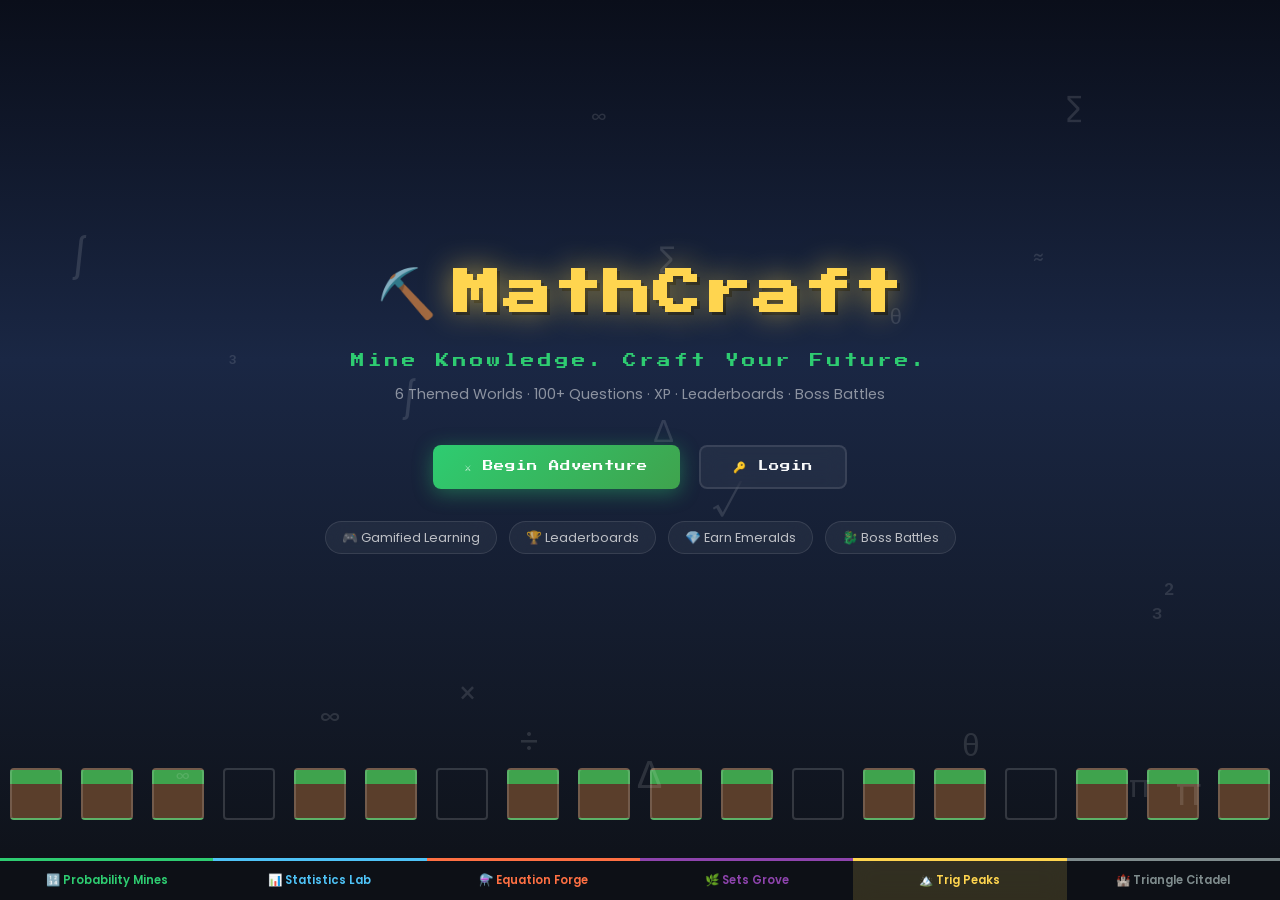
==== index.html @ 4c5b39cc "ui-minecraft" ====
﻿<!DOCTYPE html>
<html lang="en">
<head>
  <meta charset="UTF-8" />
  <meta name="viewport" content="width=device-width, initial-scale=1.0" />
  <title>MathCraft — Mine Knowledge. Craft Your Future.</title>
  <meta name="description" content="MathCraft is a gamified math learning platform. Explore themed worlds, solve quests, earn XP and become a Master Crafter of Mathematics." />
  <link rel="preconnect" href="https://fonts.googleapis.com" />
  <link href="https://fonts.googleapis.com/css2?family=Press+Start+2P&family=Poppins:wght@400;600;700&display=swap" rel="stylesheet" />
  <link rel="stylesheet" href="css/style.css" />
</head>
<body class="landing-page">
  <div class="bg-scene">
    <div class="sky"></div>
    <div class="clouds">
      <div class="cloud c1"></div>
      <div class="cloud c2"></div>
      <div class="cloud c3"></div>
    </div>
    <div class="particles" id="particles"></div>
    <div class="ground-row" id="groundRow"></div>
    <div class="math-symbols" id="mathSymbols"></div>
  </div>
  <main class="hero-content">
    <div class="logo-block animate-logo">
      <span class="logo-icon">⛏️</span>
      <h1 class="logo-text">MathCraft</h1>
    </div>
    <p class="tagline">Mine Knowledge. Craft Your Future.</p>
    <p class="hero-sub">6 Themed Worlds · 100+ Questions · XP · Leaderboards · Boss Battles</p>
    <div class="hero-actions">
      <a href="pages/auth.html" class="btn btn-primary" id="begin-btn">⚔️ Begin Adventure</a>
      <a href="pages/auth.html?mode=login" class="btn btn-secondary" id="login-btn">🔑 Login</a>
    </div>
    <div class="feature-pills">
      <span class="pill">🎮 Gamified Learning</span>
      <span class="pill">🏆 Leaderboards</span>
      <span class="pill">💎 Earn Emeralds</span>
      <span class="pill">🐉 Boss Battles</span>
    </div>
  </main>
  <section class="worlds-preview">
    <div class="world-card-mini" style="--clr:#2ECC71">🔢 Probability Mines</div>
    <div class="world-card-mini" style="--clr:#4FC3F7">📊 Statistics Lab</div>
    <div class="world-card-mini" style="--clr:#FF7043">⚗️ Equation Forge</div>
    <div class="world-card-mini" style="--clr:#8E44AD">🌿 Sets Grove</div>
    <div class="world-card-mini active-world" style="--clr:#FFD54F">🏔️ Trig Peaks</div>
    <div class="world-card-mini" style="--clr:#7F8C8D">🏰 Triangle Citadel</div>
  </section>
  <script src="js/landing.js"></script>
</body>
</html>
---- css/style.css ----
﻿/* ===== MATHCRAFT GLOBAL STYLES ===== */
@import url('https://fonts.googleapis.com/css2?family=Press+Start+2P&family=Poppins:wght@400;500;600;700&display=swap');

:root {
  --bg: #0E1117;
  --emerald: #2ECC71;
  --grass: #3FA34D;
  --stone: #7F8C8D;
  --diamond: #4FC3F7;
  --gold: #FFD54F;
  --lava: #FF7043;
  --purple: #8E44AD;
  --white: #F8F9FA;
  --card-bg: rgba(255,255,255,0.05);
  --border: rgba(255,255,255,0.1);
  --pixel: 'Press Start 2P', monospace;
  --body: 'Poppins', sans-serif;
}

* { margin: 0; padding: 0; box-sizing: border-box; }

html, body {
  background: var(--bg);
  color: var(--white);
  font-family: var(--body);
  overflow-x: hidden;
  min-height: 100vh;
}

/* ===== LANDING PAGE ===== */
.landing-page { overflow: hidden; }

.bg-scene {
  position: fixed; inset: 0; z-index: 0;
  pointer-events: none;
}

.sky {
  position: absolute; inset: 0;
  background: linear-gradient(180deg, #0a0e1a 0%, #1a2744 40%, #0E1117 100%);
}

/* Clouds */
.clouds { position: absolute; top: 10%; width: 100%; }
.cloud {
  position: absolute;
  background: rgba(255,255,255,0.08);
  border-radius: 50px;
  filter: blur(6px);
  animation: cloudFloat linear infinite;
}
.c1 { width:200px; height:40px; top:0; left:-220px; animation-duration:28s; }
.c2 { width:140px; height:28px; top:60px; left:-160px; animation-duration:40s; animation-delay:-12s; }
.c3 { width:260px; height:50px; top:20px; left:-280px; animation-duration:55s; animation-delay:-30s; }

@keyframes cloudFloat {
  to { transform: translateX(120vw); }
}

/* Particles */
.particles { position: absolute; inset: 0; }
.particle {
  position: absolute;
  border-radius: 50%;
  animation: particleFly linear infinite;
  opacity: 0;
}
@keyframes particleFly {
  0%  { transform: translateY(100vh) scale(0); opacity:0; }
  10% { opacity:0.8; }
  90% { opacity:0.4; }
  100%{ transform: translateY(-10vh) scale(1); opacity:0; }
}

/* Ground blocks */
.ground-row {
  position: absolute;
  bottom: 80px; left: 0; right: 0;
  display: flex;
  justify-content: space-around;
}
.block {
  width: 52px; height: 52px;
  border: 2px solid rgba(255,255,255,0.15);
  border-radius: 4px;
  animation: blockBob ease-in-out infinite;
  animation-duration: calc(2s + var(--i, 0) * 0.3s);
}
.block.grass {
  background: linear-gradient(180deg, var(--grass) 30%, #5a3e2b 30%);
}
@keyframes blockBob {
  0%,100% { transform: translateY(0); }
  50%      { transform: translateY(-6px); }
}

/* Math symbols */
.math-symbols { position: absolute; inset: 0; }
.math-sym {
  position: absolute;
  font-size: 1.5rem;
  color: rgba(255,255,255,0.12);
  animation: symFloat ease-in-out infinite;
  user-select: none;
}
@keyframes symFloat {
  0%,100% { transform: translateY(0) rotate(0deg); opacity:0.12; }
  50%      { transform: translateY(-20px) rotate(10deg); opacity:0.25; }
}

/* ===== HERO ===== */
.hero-content {
  position: relative; z-index:10;
  display: flex; flex-direction: column;
  align-items: center; justify-content: center;
  min-height: 100vh;
  padding: 2rem;
  text-align: center;
  padding-bottom: 120px;
}

.logo-block {
  display: flex; align-items: center; gap: 1rem;
  margin-bottom: 1.5rem;
  animation: logoPop 0.8s cubic-bezier(0.34,1.56,0.64,1) both;
}
@keyframes logoPop {
  from { transform: scale(0.3); opacity:0; }
  to   { transform: scale(1); opacity:1; }
}

.logo-icon { font-size: 3rem; animation: iconSpin 3s ease-in-out infinite; }
@keyframes iconSpin {
  0%,100% { transform: rotate(-10deg); }
  50%     { transform: rotate(10deg); }
}

.logo-text {
  font-family: var(--pixel);
  font-size: clamp(1.5rem, 5vw, 3rem);
  color: var(--gold);
  text-shadow: 0 0 30px rgba(255,213,79,0.6), 3px 3px 0 rgba(0,0,0,0.5);
  letter-spacing: 2px;
}

.tagline {
  font-family: var(--pixel);
  font-size: clamp(0.5rem, 2vw, 0.85rem);
  color: var(--emerald);
  letter-spacing: 3px;
  margin-bottom: 1rem;
  animation: fadeUp 0.8s 0.3s ease both;
}

.hero-sub {
  color: rgba(255,255,255,0.5);
  font-size: 0.9rem;
  margin-bottom: 2.5rem;
  animation: fadeUp 0.8s 0.5s ease both;
}

@keyframes fadeUp {
  from { transform: translateY(20px); opacity:0; }
  to   { transform: translateY(0); opacity:1; }
}

/* Buttons */
.hero-actions {
  display: flex; gap: 1.2rem; flex-wrap: wrap;
  justify-content: center;
  margin-bottom: 2rem;
  animation: fadeUp 0.8s 0.7s ease both;
}

.btn {
  display: inline-flex; align-items: center; gap: 0.5rem;
  padding: 0.85rem 2rem;
  border-radius: 8px;
  font-family: var(--pixel);
  font-size: 0.65rem;
  text-decoration: none;
  cursor: pointer;
  border: none;
  transition: transform 0.15s, box-shadow 0.15s;
  letter-spacing: 1px;
}
.btn:hover { transform: translateY(-3px) scale(1.04); }
.btn:active { transform: translateY(0) scale(0.97); }

.btn-primary {
  background: linear-gradient(135deg, var(--emerald), var(--grass));
  color: #fff;
  box-shadow: 0 4px 20px rgba(46,204,113,0.4);
}
.btn-primary:hover { box-shadow: 0 8px 30px rgba(46,204,113,0.6); }

.btn-secondary {
  background: var(--card-bg);
  color: var(--white);
  border: 2px solid var(--border);
  backdrop-filter: blur(10px);
}
.btn-secondary:hover { border-color: var(--diamond); box-shadow: 0 4px 20px rgba(79,195,247,0.3); }

.btn-gold {
  background: linear-gradient(135deg, var(--gold), #e6a817);
  color: #0E1117;
  box-shadow: 0 4px 20px rgba(255,213,79,0.4);
}
.btn-gold:hover { box-shadow: 0 8px 30px rgba(255,213,79,0.6); }

.btn-lava {
  background: linear-gradient(135deg, var(--lava), #c0392b);
  color: #fff;
  box-shadow: 0 4px 20px rgba(255,112,67,0.4);
}

.btn-outline {
  background: transparent;
  border: 2px solid var(--border);
  color: var(--white);
}
.btn-outline:hover { border-color: var(--emerald); }

/* Feature pills */
.feature-pills {
  display: flex; flex-wrap: wrap; gap: 0.75rem;
  justify-content: center;
  animation: fadeUp 0.8s 0.9s ease both;
}
.pill {
  background: var(--card-bg);
  border: 1px solid var(--border);
  padding: 0.4rem 1rem;
  border-radius: 999px;
  font-size: 0.8rem;
  backdrop-filter: blur(10px);
  color: rgba(255,255,255,0.7);
}

/* Worlds Preview Strip */
.worlds-preview {
  position: fixed; bottom: 0; left: 0; right: 0;
  z-index: 10;
  display: flex;
  overflow-x: auto;
  gap: 0;
  scrollbar-width: none;
}
.worlds-preview::-webkit-scrollbar { display:none; }

.world-card-mini {
  flex: 1; min-width: 120px;
  padding: 0.7rem 0.5rem;
  text-align: center;
  font-size: 0.72rem;
  font-family: var(--body);
  font-weight: 600;
  border-top: 3px solid var(--clr);
  background: rgba(14,17,23,0.9);
  color: var(--clr);
  cursor: pointer;
  transition: background 0.2s;
  backdrop-filter: blur(10px);
}
.world-card-mini:hover { background: rgba(255,255,255,0.08); }
.world-card-mini.active-world {
  background: rgba(255,213,79,0.15);
}

/* ===== SHARED LAYOUT ===== */
.page-wrap {
  min-height: 100vh;
  background: var(--bg);
  padding: 1.5rem;
  max-width: 1200px;
  margin: 0 auto;
}

/* Card */
.card {
  background: var(--card-bg);
  border: 1px solid var(--border);
  border-radius: 12px;
  padding: 1.5rem;
  backdrop-filter: blur(10px);
  transition: transform 0.2s, border-color 0.2s;
}
.card:hover { border-color: rgba(255,255,255,0.2); }

/* Navbar */
.navbar {
  display: flex; align-items: center; justify-content: space-between;
  padding: 1rem 1.5rem;
  background: rgba(14,17,23,0.95);
  border-bottom: 1px solid var(--border);
  position: sticky; top: 0; z-index: 100;
  backdrop-filter: blur(12px);
}
.nav-brand {
  font-family: var(--pixel);
  font-size: 0.9rem;
  color: var(--gold);
  text-decoration: none;
}
.nav-stats {
  display: flex; align-items: center; gap: 1.2rem;
  font-size: 0.85rem;
}
.stat-chip {
  display: flex; align-items: center; gap: 0.4rem;
  background: var(--card-bg);
  border: 1px solid var(--border);
  border-radius: 999px;
  padding: 0.35rem 0.8rem;
  font-weight: 600;
  color: var(--white);
}
.stat-chip .icon { font-size: 1rem; }
.stat-chip.xp   { color: var(--diamond); }
.stat-chip.em   { color: var(--emerald); }
.stat-chip.hp   { color: var(--lava); }

/* ===== AUTH PAGE ===== */
.auth-page {
  min-height: 100vh;
  display: flex; align-items: center; justify-content: center;
  background: var(--bg);
  padding: 2rem;
  position: relative;
  overflow: hidden;
}
.auth-page::before {
  content: '';
  position: absolute; inset: 0;
  background: radial-gradient(ellipse at 50% 50%, rgba(46,204,113,0.08) 0%, transparent 70%);
}

.auth-card {
  position: relative; z-index:1;
  background: rgba(255,255,255,0.05);
  border: 1px solid var(--border);
  border-radius: 16px;
  padding: 2.5rem;
  width: 100%; max-width: 440px;
  backdrop-filter: blur(20px);
  box-shadow: 0 25px 60px rgba(0,0,0,0.5);
  animation: fadeUp 0.5s ease both;
}

.auth-logo { text-align:center; margin-bottom:2rem; }
.auth-logo h1 { font-family:var(--pixel); font-size:1.4rem; color:var(--gold); margin-top:0.5rem; }
.auth-logo p  { color:var(--emerald); font-size:0.75rem; margin-top:0.3rem; }

.tab-switcher {
  display: flex; border-radius: 8px; overflow:hidden;
  border: 1px solid var(--border); margin-bottom:1.8rem;
}
.tab-btn {
  flex:1; padding:0.65rem;
  background: transparent; border:none;
  color: rgba(255,255,255,0.5); cursor:pointer;
  font-family:var(--body); font-size:0.9rem; font-weight:600;
  transition: all 0.2s;
}
.tab-btn.active {
  background: var(--emerald); color:#fff;
}

.form-group { margin-bottom:1.2rem; }
.form-label {
  display:block; font-size:0.8rem; font-weight:600;
  color:rgba(255,255,255,0.7); margin-bottom:0.4rem;
}
.form-input {
  width:100%; padding:0.75rem 1rem;
  background: rgba(255,255,255,0.07);
  border: 1px solid var(--border);
  border-radius: 8px; color:var(--white);
  font-family:var(--body); font-size:0.9rem;
  transition: border-color 0.2s, box-shadow 0.2s;
  outline:none;
}
.form-input:focus {
  border-color: var(--emerald);
  box-shadow: 0 0 0 3px rgba(46,204,113,0.15);
}
.form-input::placeholder { color:rgba(255,255,255,0.3); }

.auth-submit {
  width:100%; padding:0.85rem;
  border:none; border-radius:8px; cursor:pointer;
  font-family:var(--pixel); font-size:0.65rem;
  letter-spacing:1px;
  background: linear-gradient(135deg, var(--emerald), var(--grass));
  color:#fff;
  box-shadow: 0 4px 20px rgba(46,204,113,0.3);
  transition: transform 0.15s, box-shadow 0.15s;
  margin-top:0.5rem;
}
.auth-submit:hover { transform: translateY(-2px); box-shadow: 0 8px 30px rgba(46,204,113,0.5); }

.divider { text-align:center; color:rgba(255,255,255,0.3); font-size:0.8rem; margin:1.2rem 0; }

.google-btn {
  width:100%; padding:0.75rem;
  background:rgba(255,255,255,0.07);
  border: 1px solid var(--border);
  border-radius:8px; cursor:pointer;
  color:var(--white); font-family:var(--body); font-size:0.9rem; font-weight:600;
  display:flex; align-items:center; justify-content:center; gap:0.5rem;
  transition: background 0.2s, border-color 0.2s;
}
.google-btn:hover { background:rgba(255,255,255,0.12); border-color:var(--diamond); }

.auth-error {
  background: rgba(255,112,67,0.15); border: 1px solid var(--lava);
  border-radius:8px; padding:0.6rem 0.8rem;
  color:var(--lava); font-size:0.82rem;
  margin-top:0.8rem; display:none;
}

/* ===== DASHBOARD ===== */
.dashboard-grid {
  display: grid;
  grid-template-columns: 280px 1fr;
  gap: 1.5rem;
  margin-top: 1.5rem;
}
@media(max-width:768px) { .dashboard-grid { grid-template-columns:1fr; } }

.profile-sidebar {}
.avatar-wrap {
  display:flex; flex-direction:column; align-items:center;
  padding: 1.5rem;
  background: var(--card-bg); border:1px solid var(--border);
  border-radius:12px; margin-bottom:1rem;
}
.avatar-circle {
  width:80px; height:80px; border-radius:50%;
  background: linear-gradient(135deg, var(--emerald), var(--diamond));
  display:flex; align-items:center; justify-content:center;
  font-size:2.5rem; margin-bottom:1rem;
  border:3px solid var(--gold);
  box-shadow: 0 0 20px rgba(255,213,79,0.3);
}
.player-name { font-family:var(--pixel); font-size:0.7rem; color:var(--gold); margin-bottom:0.3rem; }
.player-level { color:var(--emerald); font-size:0.82rem; font-weight:600; margin-bottom:1rem; }

.xp-bar-wrap { width:100%; margin-top:0.5rem; }
.xp-bar-label { display:flex; justify-content:space-between; font-size:0.75rem; color:rgba(255,255,255,0.5); margin-bottom:4px; }
.xp-bar-bg { background:rgba(255,255,255,0.1); border-radius:999px; height:8px; overflow:hidden; }
.xp-bar-fill {
  height:100%; border-radius:999px;
  background: linear-gradient(90deg, var(--diamond), var(--emerald));
  transition: width 0.8s ease;
  box-shadow: 0 0 8px rgba(79,195,247,0.5);
}

.stats-row { display:grid; grid-template-columns:1fr 1fr; gap:0.75rem; margin-bottom:1rem; }
.mini-stat {
  background:var(--card-bg); border:1px solid var(--border);
  border-radius:10px; padding:0.8rem;
  text-align:center;
}
.mini-stat .val { font-family:var(--pixel); font-size:0.9rem; color:var(--gold); }
.mini-stat .lbl { font-size:0.7rem; color:rgba(255,255,255,0.5); margin-top:4px; }

.streak-card {
  background: linear-gradient(135deg, rgba(255,112,67,0.2), rgba(255,112,67,0.05));
  border: 1px solid rgba(255,112,67,0.3);
  border-radius:10px; padding:1rem;
  display:flex; align-items:center; gap:0.75rem;
}
.streak-num { font-family:var(--pixel); font-size:1.5rem; color:var(--lava); }
.streak-info .lbl { font-size:0.7rem; color:rgba(255,255,255,0.5); }
.streak-info .val { font-weight:700; color:var(--lava); }

/* Worlds grid */
.worlds-grid {
  display: grid;
  grid-template-columns: repeat(auto-fill, minmax(200px, 1fr));
  gap: 1rem;
}
.world-card {
  background: var(--card-bg);
  border: 1px solid var(--border);
  border-radius:12px; padding:1.5rem;
  cursor:pointer; text-align:center;
  transition: transform 0.2s, border-color 0.2s, box-shadow 0.2s;
  position:relative; overflow:hidden;
}
.world-card::before {
  content:'';
  position:absolute; top:0; left:0; right:0; height:3px;
  background: var(--wclr, var(--emerald));
}
.world-card:hover {
  transform: translateY(-4px);
  border-color: var(--wclr, var(--emerald));
  box-shadow: 0 8px 30px rgba(0,0,0,0.3);
}
.world-card.locked { opacity:0.45; cursor:not-allowed; }
.world-card.locked:hover { transform:none; border-color:var(--border); box-shadow:none; }
.world-icon { font-size:2.5rem; margin-bottom:0.75rem; display:block; }
.world-name { font-family:var(--pixel); font-size:0.55rem; color:var(--white); margin-bottom:0.4rem; line-height:1.6; }
.world-tag  { font-size:0.72rem; color:rgba(255,255,255,0.5); margin-bottom:0.8rem; }
.world-progress { background:rgba(255,255,255,0.1); border-radius:999px; height:5px; overflow:hidden; }
.world-progress-fill { height:100%; border-radius:999px; background: var(--wclr, var(--emerald)); transition: width 1s; }
.lock-badge { position:absolute; top:10px; right:10px; font-size:0.9rem; }

/* Leaderboard preview */
.lb-row {
  display:flex; align-items:center; gap:0.75rem;
  padding:0.6rem 0; border-bottom:1px solid var(--border);
}
.lb-row:last-child { border-bottom:none; }
.lb-rank { font-family:var(--pixel); font-size:0.65rem; width:28px; color:rgba(255,255,255,0.4); }
.lb-rank.top1 { color:var(--gold); }
.lb-rank.top2 { color:var(--stone); }
.lb-rank.top3 { color:var(--lava); }
.lb-avatar { width:32px; height:32px; border-radius:50%; background:linear-gradient(135deg,var(--emerald),var(--diamond)); display:flex;align-items:center;justify-content:center; font-size:1.1rem; }
.lb-name { flex:1; font-weight:600; font-size:0.85rem; }
.lb-xp   { font-family:var(--pixel); font-size:0.6rem; color:var(--diamond); }

/* Daily Mission */
.mission-card {
  background: linear-gradient(135deg,rgba(46,204,113,0.15),rgba(79,195,247,0.05));
  border:1px solid rgba(46,204,113,0.3);
  border-radius:10px; padding:1rem;
  margin-bottom:0.75rem;
}
.mission-title { font-weight:700; font-size:0.9rem; margin-bottom:0.3rem; }
.mission-prog  { font-size:0.78rem; color:rgba(255,255,255,0.5); }

/* ===== QUIZ PAGE ===== */
.quiz-wrap {
  max-width: 720px; margin: 2rem auto; padding: 1rem;
}

.quiz-header {
  display:flex; align-items:center; justify-content:space-between;
  margin-bottom:1.5rem;
}
.quiz-topic { font-family:var(--pixel); font-size:0.6rem; color:var(--gold); }

.quiz-progress-bar {
  background:rgba(255,255,255,0.1); border-radius:999px; height:6px;
  overflow:hidden; flex:1; margin:0 1rem;
}
.quiz-progress-fill {
  height:100%; border-radius:999px;
  background:linear-gradient(90deg,var(--emerald),var(--diamond));
  transition: width 0.4s ease;
}

.hearts { display:flex; gap:4px; }
.heart { font-size:1.2rem; transition:transform 0.2s; }
.heart.lost { opacity:0.2; transform:scale(0.8); }

.timer-ring {
  width:56px; height:56px; border-radius:50%;
  border:3px solid rgba(255,255,255,0.1);
  display:flex; align-items:center; justify-content:center;
  font-family:var(--pixel); font-size:0.75rem;
  position:relative; flex-shrink:0;
}
.timer-ring.danger { border-color:var(--lava); color:var(--lava); animation:timerPulse 0.5s infinite; }
@keyframes timerPulse { 0%,100%{transform:scale(1)} 50%{transform:scale(1.05)} }

.question-card {
  background:var(--card-bg); border:1px solid var(--border);
  border-radius:16px; padding:2rem; margin-bottom:1.5rem;
}
.q-meta { display:flex; gap:0.5rem; margin-bottom:1rem; }
.q-badge {
  padding:0.25rem 0.7rem; border-radius:999px; font-size:0.7rem; font-weight:600;
}
.q-badge.easy   { background:rgba(46,204,113,0.2); color:var(--emerald); }
.q-badge.medium { background:rgba(255,213,79,0.2); color:var(--gold); }
.q-badge.hard   { background:rgba(255,112,67,0.2); color:var(--lava); }
.q-badge.xp     { background:rgba(79,195,247,0.2); color:var(--diamond); }

.question-text {
  font-size:1.05rem; font-weight:600; line-height:1.6; color:var(--white);
}

.options-grid { display:grid; gap:0.8rem; }

.option-btn {
  width:100%; padding:1rem 1.2rem;
  background:rgba(255,255,255,0.05);
  border: 2px solid var(--border);
  border-radius:10px; cursor:pointer;
  color:var(--white); font-family:var(--body); font-size:0.92rem; font-weight:500;
  text-align:left; display:flex; align-items:center; gap:0.75rem;
  transition: all 0.15s;
}
.option-btn:hover:not(:disabled) {
  background:rgba(255,255,255,0.1);
  border-color:var(--diamond);
  transform: translateX(4px);
}
.option-btn.correct { background:rgba(46,204,113,0.2); border-color:var(--emerald); color:var(--emerald); }
.option-btn.wrong   { background:rgba(255,112,67,0.2);  border-color:var(--lava);    color:var(--lava); }
.option-btn:disabled { cursor:not-allowed; }

.option-letter {
  width:28px; height:28px; border-radius:6px; flex-shrink:0;
  background:rgba(255,255,255,0.1);
  display:flex; align-items:center; justify-content:center;
  font-weight:700; font-size:0.8rem;
}

/* Explanation panel */
.explanation-panel {
  background: rgba(46,204,113,0.08);
  border:1px solid rgba(46,204,113,0.3);
  border-radius:12px; padding:1.2rem;
  margin-top:1rem; display:none;
  animation: fadeUp 0.3s ease both;
}
.explanation-panel.wrong-panel {
  background:rgba(255,112,67,0.08);
  border-color:rgba(255,112,67,0.3);
}
.exp-title { font-weight:700; margin-bottom:0.5rem; color:var(--emerald); }
.wrong-panel .exp-title { color:var(--lava); }
.exp-text  { font-size:0.87rem; color:rgba(255,255,255,0.8); line-height:1.6; }
.exp-tip   { margin-top:0.6rem; font-size:0.82rem; color:var(--diamond); }

.quiz-actions { display:flex; justify-content:space-between; align-items:center; margin-top:1.5rem; }
.hint-btn { background:none; border:none; color:var(--gold); cursor:pointer; font-size:0.82rem; text-decoration:underline; }

/* XP Popup */
.xp-popup {
  position:fixed; top:50%; left:50%; transform:translate(-50%,-50%) scale(0);
  background: linear-gradient(135deg, var(--diamond), var(--emerald));
  border-radius:16px; padding:1.5rem 2.5rem; text-align:center;
  z-index:999; pointer-events:none;
  box-shadow: 0 20px 60px rgba(0,0,0,0.5);
  animation-fill-mode:forwards;
}
.xp-popup.show { animation: xpPop 1.2s ease forwards; }
@keyframes xpPop {
  0%  { transform:translate(-50%,-50%) scale(0); opacity:0; }
  20% { transform:translate(-50%,-60%) scale(1.1); opacity:1; }
  80% { transform:translate(-50%,-60%) scale(1); opacity:1; }
  100%{ transform:translate(-50%,-80%) scale(0.8); opacity:0; }
}
.xp-popup-val { font-family:var(--pixel); font-size:2rem; color:#fff; }
.xp-popup-lbl { font-size:0.9rem; color:rgba(255,255,255,0.8); }

/* Results screen */
.results-card {
  text-align:center; padding:3rem 2rem;
  background:var(--card-bg); border:1px solid var(--border);
  border-radius:16px; max-width:600px; margin:2rem auto;
}
.result-icon { font-size:4rem; margin-bottom:1rem; }
.result-title { font-family:var(--pixel); font-size:1.2rem; color:var(--gold); margin-bottom:0.5rem; }
.result-sub   { color:rgba(255,255,255,0.6); margin-bottom:2rem; }
.result-stats { display:flex; justify-content:center; gap:2rem; margin-bottom:2rem; }
.result-stat  .val { font-family:var(--pixel); font-size:1.5rem; }
.result-stat  .lbl { font-size:0.75rem; color:rgba(255,255,255,0.5); }

/* Boss Battle */
.boss-area {
  max-width: 720px; margin:2rem auto; padding:1rem;
}
.boss-header { text-align:center; margin-bottom:2rem; }
.boss-name { font-family:var(--pixel); font-size:1rem; color:var(--lava); text-shadow:0 0 20px rgba(255,112,67,0.5); }
.boss-sprite { font-size:6rem; animation:bossFloat 2s ease-in-out infinite; display:block; margin:1rem 0; }
@keyframes bossFloat { 0%,100%{transform:translateY(0)} 50%{transform:translateY(-12px)} }

.hp-bar-wrap { margin-bottom:0.5rem; }
.hp-label { display:flex; justify-content:space-between; font-size:0.78rem; color:rgba(255,255,255,0.5); margin-bottom:4px; }
.hp-bar-bg { background:rgba(255,255,255,0.1); border-radius:999px; height:16px; overflow:hidden; }
.hp-bar-fill {
  height:100%; border-radius:999px;
  background:linear-gradient(90deg,var(--lava),#ff4500);
  transition:width 0.6s ease;
  box-shadow:0 0 10px rgba(255,112,67,0.5);
}

/* Leaderboard Page */
.lb-table {
  background:var(--card-bg); border:1px solid var(--border);
  border-radius:12px; overflow:hidden;
}
.lb-table-row {
  display:grid; grid-template-columns:50px 50px 1fr 100px 100px 80px;
  align-items:center; padding:0.85rem 1.2rem;
  border-bottom:1px solid var(--border);
  transition: background 0.15s;
}
.lb-table-row:hover { background:rgba(255,255,255,0.04); }
.lb-table-row.header {
  font-size:0.72rem; font-weight:700;
  color:rgba(255,255,255,0.4); text-transform:uppercase; letter-spacing:1px;
  background:rgba(255,255,255,0.03);
}
.lb-table-row.me { background:rgba(46,204,113,0.08); border-color:rgba(46,204,113,0.2); }

/* Profile page */
.profile-grid {
  display:grid; grid-template-columns:300px 1fr;
  gap:1.5rem; margin-top:1.5rem;
}
@media(max-width:768px) { .profile-grid { grid-template-columns:1fr; } }

.badges-grid { display:grid; grid-template-columns:repeat(auto-fill,minmax(80px,1fr)); gap:0.75rem; }
.badge-item {
  background:var(--card-bg); border:1px solid var(--border);
  border-radius:10px; padding:0.8rem; text-align:center;
  transition: transform 0.2s;
}
.badge-item:hover { transform:scale(1.05); }
.badge-icon { font-size:1.8rem; display:block; margin-bottom:0.3rem; }
.badge-name { font-size:0.65rem; color:rgba(255,255,255,0.6); }
.badge-item.locked { opacity:0.3; filter:grayscale(1); }

/* Section headers */
.section-title {
  font-family:var(--pixel); font-size:0.7rem;
  color:var(--gold); margin-bottom:1rem;
  display:flex; align-items:center; gap:0.5rem;
}
.section-title::after {
  content:''; flex:1; height:1px; background:var(--border);
}

/* Toast notification */
.toast {
  position:fixed; bottom:2rem; right:2rem; z-index:999;
  background:rgba(30,35,50,0.95); border:1px solid var(--border);
  border-radius:10px; padding:0.8rem 1.2rem;
  display:flex; align-items:center; gap:0.75rem;
  backdrop-filter:blur(20px);
  transform:translateX(120%); transition:transform 0.3s ease;
  max-width:320px;
  box-shadow:0 10px 30px rgba(0,0,0,0.4);
}
.toast.show { transform:translateX(0); }
.toast-icon { font-size:1.4rem; }
.toast-text { font-size:0.85rem; }

/* Confetti */
.confetti-wrap {
  position:fixed; inset:0; pointer-events:none; z-index:9999;
}
.conf {
  position:absolute; top:-10px;
  width:10px; height:10px; border-radius:2px;
  animation:confettiFall linear forwards;
}
@keyframes confettiFall {
  to { transform:translateY(110vh) rotate(720deg); opacity:0; }
}

/* Smooth scrollbar */
::-webkit-scrollbar { width:6px; }
::-webkit-scrollbar-track { background:transparent; }
::-webkit-scrollbar-thumb { background:rgba(255,255,255,0.15); border-radius:3px; }

/* Responsive */
@media(max-width:600px) {
  .logo-text { font-size:1.4rem; }
  .hero-actions { flex-direction:column; width:100%; }
  .btn { justify-content:center; }
  .quiz-wrap { padding:0.5rem; }
  .question-card { padding:1.2rem; }
  .lb-table-row { grid-template-columns:40px 40px 1fr 80px; }
  .lb-table-row .hide-mobile { display:none; }
}

/* ===========================
   MINECRAFT LANDSCAPE (Landing)
   =========================== */
.mc-landscape {
  position: fixed; inset: 0; z-index: 0; overflow: hidden;
}
.mc-sky {
  position: absolute; inset: 0;
  background: linear-gradient(180deg,
    #8b3a0f 0%, #c05a15 15%, #d4831f 30%,
    #f0a830 50%, #ffc84a 62%, #f0a830 72%,
    #c05a15 85%, #6b2a08 100%);
}
.mc-sun {
  position: absolute; top: 22%; left: 50%;
  width: 72px; height: 72px;
  background: #fffde7;
  transform: translateX(-50%) rotate(45deg);
  box-shadow: 0 0 0 8px #fff9c4, 0 0 60px 30px rgba(255,200,70,0.7),
              0 0 120px 60px rgba(255,130,20,0.4),
              0 0 200px 100px rgba(200,80,10,0.2);
  image-rendering: pixelated;
}
.mc-fog {
  position: absolute; inset: 0;
  background: radial-gradient(ellipse at 50% 60%, rgba(200,120,20,0.12) 0%, transparent 70%);
  pointer-events: none;
}

/* Mountain layers using stepped clip-path */
.mc-mountain {
  position: absolute; bottom: 12%; image-rendering: pixelated;
  filter: drop-shadow(0 10px 20px rgba(0,0,0,0.5));
}
.mc-mt-bg-l {
  width: 50%; height: 55%; left: -5%;
  background: linear-gradient(180deg, #5c5c5c 0%, #787878 60%, #909090 100%);
  clip-path: polygon(
    0 100%, 0 70%, 5% 70%, 5% 55%, 12% 55%, 12% 42%, 20% 42%,
    20% 30%, 28% 30%, 28% 20%, 36% 20%, 36% 12%, 44% 12%,
    44% 5%, 52% 5%, 52% 12%, 60% 12%, 60% 22%, 68% 22%,
    68% 35%, 76% 35%, 76% 50%, 84% 50%, 84% 62%, 92% 62%,
    92% 75%, 100% 75%, 100% 100%);
}
.mc-mt-bg-r {
  width: 55%; height: 50%; right: -5%;
  background: linear-gradient(180deg, #5c5c5c 0%, #787878 60%, #909090 100%);
  clip-path: polygon(
    0 100%, 0 75%, 8% 75%, 8% 62%, 16% 62%, 16% 50%, 24% 50%,
    24% 38%, 32% 38%, 32% 28%, 40% 28%, 40% 18%, 48% 18%,
    48% 8%, 54% 8%, 54% 0%, 60% 0%, 60% 10%, 66% 10%,
    66% 20%, 72% 20%, 72% 32%, 80% 32%, 80% 44%, 88% 44%,
    88% 58%, 94% 58%, 94% 70%, 100% 70%, 100% 100%);
}
.mc-mt-center {
  width: 45%; height: 68%; left: 50%; transform: translateX(-50%);
  background: linear-gradient(180deg, #888 0%, #aaa 50%, #999 100%);
  clip-path: polygon(
    42% 100%, 42% 88%, 38% 88%, 38% 78%, 33% 78%, 33% 68%,
    27% 68%, 27% 58%, 21% 58%, 21% 48%, 15% 48%, 15% 38%,
    9% 38%, 9% 28%, 4% 28%, 4% 18%, 0% 18%, 0% 10%, 4% 10%,
    4% 18%, 8% 18%, 8% 26%, 14% 26%, 14% 36%, 20% 36%,
    20% 45%, 26% 45%, 26% 54%, 32% 54%, 32% 63%, 38% 63%,
    38% 71%, 44% 71%, 44% 78%, 50% 78%, 50% 71%, 56% 71%,
    56% 63%, 62% 63%, 62% 54%, 68% 54%, 68% 45%, 74% 45%,
    74% 36%, 80% 36%, 80% 26%, 86% 26%, 86% 18%, 90% 18%,
    90% 10%, 94% 10%, 94% 0%, 100% 0%, 100% 10%, 96% 10%,
    96% 18%, 91% 18%, 91% 28%, 85% 28%, 85% 38%, 79% 38%,
    79% 48%, 73% 48%, 73% 58%, 67% 58%, 67% 68%, 61% 68%,
    61% 78%, 56% 78%, 56% 88%, 58% 88%, 58% 100%);
}
/* Snow caps */
.mc-mt-center::after, .mc-mt-bg-l::after, .mc-mt-bg-r::after {
  content: '';
  position: absolute; top: 0; left: 0; right: 0; height: 35%;
  background: rgba(240,240,255,0.9);
  clip-path: inherit;
}
.mc-mt-bg-l::after, .mc-mt-bg-r::after { height: 28%; background: rgba(220,230,255,0.6); }

/* Foreground ground */
.mc-ground {
  position: absolute; bottom: 0; left: 0; right: 0; height: 13%;
  background: repeating-conic-gradient(#b8c4d0 0% 25%, #c8d4e0 0% 50%) 0 0/40px 40px;
  border-top: 4px solid rgba(255,255,255,0.15);
  box-shadow: inset 0 8px 20px rgba(0,0,0,0.3);
}
.mc-overlay {
  position: absolute; inset: 0;
  background: linear-gradient(180deg, rgba(0,0,0,0.15) 0%, transparent 40%, rgba(0,0,0,0.4) 100%);
}
/* Distance haze */
.mc-haze {
  position: absolute; bottom: 11%; left: 0; right: 0; height: 18%;
  background: linear-gradient(180deg, transparent, rgba(180,100,20,0.25) 50%, rgba(100,60,10,0.4) 100%);
  filter: blur(2px);
}
/* Floating math symbols for landing */
.landing-sym {
  position: absolute;
  color: rgba(255,220,100,0.3);
  font-family: 'Press Start 2P', monospace;
  font-size: 1rem;
  animation: symBob ease-in-out infinite;
  pointer-events: none; user-select: none;
}
@keyframes symBob {
  0%,100% { transform: translateY(0) rotate(-5deg); opacity:0.2; }
  50%      { transform: translateY(-15px) rotate(5deg); opacity:0.5; }
}

/* ===========================
   TOPIC-SPECIFIC QUIZ BACKGROUNDS
   =========================== */
.topic-bg {
  position: fixed; inset: 0; z-index: 0; pointer-events: none; overflow: hidden;
}
/* Trig — animated sin/cos waves */
.topic-bg.trig-bg .wave-svg {
  position: absolute; bottom: 0; left: 0; right: 0;
  animation: waveDrift 6s linear infinite;
}
@keyframes waveDrift { 0%{transform:translateX(0)} 100%{transform:translateX(-50%)} }
.topic-bg .float-sym {
  position: absolute;
  font-family: 'Press Start 2P', monospace;
  font-size: 0.9rem; color: rgba(255,213,79,0.12);
  animation: symDrift ease-in-out infinite;
  user-select: none;
}
@keyframes symDrift {
  0%,100%{transform:translateY(0) scale(1); opacity:0.12;}
  50%{transform:translateY(-25px) scale(1.05); opacity:0.25;}
}
/* Equation bg — scrolling equations */
.eq-stream {
  position: absolute; width: 100%; height: 100%;
  display: flex; flex-direction: column; gap: 3rem;
  animation: eqScroll 20s linear infinite;
  opacity: 0.07;
}
@keyframes eqScroll { 0%{transform:translateY(0)} 100%{transform:translateY(-50%)} }
.eq-line {
  white-space: nowrap; font-family: 'Press Start 2P', monospace;
  font-size: 0.7rem; color: #FF7043; letter-spacing: 8px;
  animation: eqFade ease-in-out infinite;
}
@keyframes eqFade { 0%,100%{opacity:0.6} 50%{opacity:1} }
/* Sets — pulsing venn circles */
.venn-bg {
  position: absolute; top: 50%; left: 50%;
  transform: translate(-50%, -50%);
  width: 600px; height: 400px;
}
.venn-circle {
  position: absolute; border-radius: 50%;
  border: 2px solid rgba(142,68,173,0.2);
  animation: vennPulse ease-in-out infinite;
}
@keyframes vennPulse { 0%,100%{transform:scale(1)} 50%{transform:scale(1.05)} }
/* Probability — floating dice */
.dice-float {
  position: absolute;
  font-size: 2rem;
  animation: diceSpin ease-in-out infinite;
  opacity: 0.15;
}
@keyframes diceSpin {
  0%,100%{transform:rotate(0deg) translateY(0)} 50%{transform:rotate(180deg) translateY(-20px)}
}
/* Stats — animated bars */
.stat-bars-bg {
  position: absolute; bottom: 10%; left: 5%; right: 5%;
  display: flex; align-items: flex-end; gap: 8px; height: 40%;
  opacity: 0.07;
}
.stat-bar-bg {
  flex: 1; border-radius: 4px 4px 0 0;
  background: var(--diamond);
  animation: barGrow 2s ease-in-out infinite alternate;
}
@keyframes barGrow { from{transform:scaleY(0.3)} to{transform:scaleY(1)} }
/* Triangle bg */
.tri-float {
  position: absolute;
  width: 0; height: 0;
  animation: triDrift ease-in-out infinite;
  opacity: 0.1;
}
@keyframes triDrift {
  0%,100%{transform:rotate(0deg) translateY(0)}
  50%{transform:rotate(60deg) translateY(-20px)}
}

/* ===========================
   DIFFICULTY LEVELS (1-10)
   =========================== */
.level-badge {
  display: inline-flex; align-items: center; gap: 4px;
  padding: 3px 8px; border-radius: 4px;
  font-size: 0.65rem; font-weight: 700;
}
.lvl-1,.lvl-2  { background:rgba(46,204,113,0.2); color:#2ECC71; }
.lvl-3,.lvl-4  { background:rgba(26,188,156,0.2); color:#1ABC9C; }
.lvl-5,.lvl-6  { background:rgba(255,213,79,0.2); color:#FFD54F; }
.lvl-7,.lvl-8  { background:rgba(255,112,67,0.2); color:#FF7043; }
.lvl-9,.lvl-10 { background:rgba(142,68,173,0.2); color:#9B59B6; border:1px solid rgba(142,68,173,0.5); }
.lvl-10 { animation: legendaryGlow 2s ease-in-out infinite; }
@keyframes legendaryGlow {
  0%,100%{box-shadow:0 0 8px rgba(142,68,173,0.3)}
  50%{box-shadow:0 0 20px rgba(142,68,173,0.8)}
}

/* Level progress in quiz header */
.level-ring {
  display: flex; flex-direction: column; align-items: center;
  gap: 2px;
}
.level-ring .lvl-num {
  font-family: var(--pixel); font-size: 0.55rem; color: var(--gold);
}
.lvl-mini-bar {
  width: 60px; height: 4px; background: rgba(255,255,255,0.15);
  border-radius: 2px; overflow: hidden;
}
.lvl-mini-fill {
  height: 100%; border-radius: 2px;
  background: linear-gradient(90deg, var(--gold), var(--lava));
  transition: width 0.5s;
}

/* ===========================
   MINECRAFT WRONG EXPLANATION
   =========================== */
.mc-wrong-panel {
  background: rgba(20,10,5,0.9);
  border: 3px solid #5c3317;
  border-radius: 4px;
  padding: 1.2rem;
  margin-top: 1rem;
  position: relative;
  animation: fadeUp 0.3s ease;
  image-rendering: pixelated;
}
.mc-wrong-panel::before {
  content: '';
  position: absolute; inset: -3px;
  border: 1px solid rgba(255,160,60,0.3);
  border-radius: 4px; pointer-events: none;
}
.mc-steve-head {
  display: inline-block; font-size: 2rem;
  animation: steveShake 0.5s ease;
}
@keyframes steveShake {
  0%,100%{transform:rotate(0)} 25%{transform:rotate(-10deg)} 75%{transform:rotate(10deg)}
}
.mc-speech {
  background: rgba(139,90,43,0.4);
  border: 2px solid #8b5a2b;
  border-radius: 4px; padding: 0.8rem;
  margin: 0.6rem 0;
  font-size: 0.85rem; line-height: 1.7;
}
.mc-speech-title {
  font-family: var(--pixel); font-size: 0.6rem;
  color: #FF7043; margin-bottom: 6px;
}
.mc-tip-box {
  background: rgba(46,204,113,0.1);
  border-left: 3px solid var(--emerald);
  padding: 0.6rem 0.8rem;
  font-size: 0.82rem; color: var(--emerald);
  border-radius: 0 4px 4px 0;
}
.mc-correct-panel {
  background: rgba(5,20,10,0.9);
  border: 3px solid #1a5c17;
  border-radius: 4px; padding: 1rem; margin-top: 1rem;
  animation: fadeUp 0.3s ease;
}
.mc-correct-panel::before {
  content: ''; position: absolute; inset: -3px;
  border: 1px solid rgba(46,204,113,0.4);
  border-radius: 4px; pointer-events: none;
}

/* ===========================
   STREAK BAR (Enhanced)
   =========================== */
.streak-banner {
  display: flex; align-items: center; gap: 1rem;
  background: linear-gradient(135deg, rgba(255,112,67,0.15), rgba(255,213,79,0.08));
  border: 1px solid rgba(255,112,67,0.3);
  border-radius: 10px; padding: 0.75rem 1.2rem;
  margin-bottom: 1rem;
}
.streak-fire { font-size: 2rem; animation: firePulse 1s ease-in-out infinite; }
@keyframes firePulse { 0%,100%{transform:scale(1)} 50%{transform:scale(1.15)} }
.streak-info-block { flex: 1; }
.streak-days { font-family: var(--pixel); font-size: 1.2rem; color: var(--lava); }
.streak-label { font-size: 0.75rem; color: rgba(255,255,255,0.5); }
.streak-progress-wrap { margin-top: 4px; }
.streak-prog-bar {
  background: rgba(255,255,255,0.1); border-radius: 999px; height: 6px; overflow: hidden;
}
.streak-prog-fill {
  height: 100%; border-radius: 999px;
  background: linear-gradient(90deg, var(--lava), var(--gold));
  transition: width 1s ease;
  box-shadow: 0 0 8px rgba(255,112,67,0.5);
}
.next-milestone { font-size: 0.7rem; color: rgba(255,255,255,0.4); margin-top: 2px; }

/* ===========================
   CHATBOT WIDGET
   =========================== */
.chatbot-fab {
  position: fixed; bottom: 2rem; right: 2rem; z-index: 500;
  width: 58px; height: 58px; border-radius: 50%;
  background: linear-gradient(135deg, var(--emerald), var(--diamond));
  border: none; cursor: pointer;
  display: flex; align-items: center; justify-content: center;
  font-size: 1.6rem;
  box-shadow: 0 4px 20px rgba(46,204,113,0.5);
  transition: transform 0.2s, box-shadow 0.2s;
  animation: fabPulse 3s ease-in-out infinite;
}
.chatbot-fab:hover { transform: scale(1.1); box-shadow: 0 8px 30px rgba(46,204,113,0.7); }
@keyframes fabPulse {
  0%,100%{box-shadow:0 4px 20px rgba(46,204,113,0.5)}
  50%{box-shadow:0 4px 30px rgba(46,204,113,0.8),0 0 0 8px rgba(46,204,113,0.1)}
}
.chatbot-panel {
  position: fixed; bottom: 5.5rem; right: 1.5rem; z-index: 501;
  width: 340px; height: 480px;
  background: rgba(14,17,23,0.98);
  border: 1px solid var(--border);
  border-radius: 16px;
  display: flex; flex-direction: column;
  overflow: hidden;
  box-shadow: 0 20px 60px rgba(0,0,0,0.6);
  backdrop-filter: blur(20px);
  transform: scale(0) translateY(20px); transform-origin: bottom right;
  transition: transform 0.3s cubic-bezier(0.34,1.56,0.64,1), opacity 0.3s;
  opacity: 0; pointer-events: none;
}
.chatbot-panel.open {
  transform: scale(1) translateY(0); opacity: 1; pointer-events: all;
}
.chat-header {
  padding: 1rem 1.2rem;
  background: linear-gradient(135deg, rgba(46,204,113,0.2), rgba(79,195,247,0.1));
  border-bottom: 1px solid var(--border);
  display: flex; align-items: center; gap: 0.75rem;
}
.chat-avatar { font-size: 1.8rem; }
.chat-name { font-family: var(--pixel); font-size: 0.6rem; color: var(--emerald); }
.chat-status { font-size: 0.7rem; color: rgba(255,255,255,0.5); }
.chat-messages {
  flex: 1; overflow-y: auto; padding: 1rem; display: flex; flex-direction: column; gap: 0.75rem;
}
.chat-msg {
  max-width: 85%;
  padding: 0.6rem 0.9rem;
  border-radius: 12px;
  font-size: 0.82rem; line-height: 1.5;
  animation: fadeUp 0.2s ease;
}
.chat-msg.bot {
  background: rgba(46,204,113,0.12);
  border: 1px solid rgba(46,204,113,0.2);
  align-self: flex-start; border-bottom-left-radius: 4px;
}
.chat-msg.user {
  background: rgba(79,195,247,0.12);
  border: 1px solid rgba(79,195,247,0.2);
  align-self: flex-end; border-bottom-right-radius: 4px;
}
.chat-input-row {
  padding: 0.75rem;
  border-top: 1px solid var(--border);
  display: flex; gap: 0.5rem;
}
.chat-input {
  flex: 1; background: rgba(255,255,255,0.07);
  border: 1px solid var(--border); border-radius: 8px;
  padding: 0.55rem 0.8rem; color: var(--white);
  font-family: var(--body); font-size: 0.85rem; outline: none;
}
.chat-input:focus { border-color: var(--emerald); }
.chat-send {
  background: var(--emerald); border: none; border-radius: 8px;
  padding: 0.55rem 0.9rem; cursor: pointer; font-size: 1rem;
  color: #fff; transition: background 0.2s;
}
.chat-send:hover { background: var(--grass); }
.chat-typing {
  display: flex; gap: 4px; align-items: center; padding: 4px 8px;
}
.chat-dot {
  width: 6px; height: 6px; border-radius: 50%;
  background: var(--emerald); opacity: 0.5;
  animation: dotBounce 1s ease-in-out infinite;
}
.chat-dot:nth-child(2) { animation-delay: 0.2s; }
.chat-dot:nth-child(3) { animation-delay: 0.4s; }
@keyframes dotBounce { 0%,80%,100%{transform:translateY(0);opacity:0.4} 40%{transform:translateY(-8px);opacity:1} }
.chat-suggestions {
  padding: 0.5rem; display: flex; flex-wrap: wrap; gap: 0.4rem;
  border-top: 1px solid var(--border);
}
.chat-chip {
  background: rgba(255,255,255,0.07); border: 1px solid var(--border);
  border-radius: 999px; padding: 0.3rem 0.7rem;
  font-size: 0.72rem; cursor: pointer; color: var(--diamond);
  transition: background 0.15s;
}
.chat-chip:hover { background: rgba(79,195,247,0.15); }

/* ===========================
   BUDDY STUDY
   =========================== */
.buddy-card {
  background: linear-gradient(135deg,rgba(142,68,173,0.15),rgba(79,195,247,0.05));
  border: 1px solid rgba(142,68,173,0.3);
  border-radius: 12px; padding: 1.2rem;
}
.buddy-header { display: flex; align-items: center; gap: 0.75rem; margin-bottom: 1rem; }
.buddy-icon { font-size: 2rem; }
.buddy-title { font-family: var(--pixel); font-size: 0.6rem; color: var(--purple); }
.buddy-sub { font-size: 0.78rem; color: rgba(255,255,255,0.5); }
.buddy-code-display {
  background: rgba(0,0,0,0.4); border: 2px dashed rgba(142,68,173,0.4);
  border-radius: 8px; padding: 0.75rem; text-align: center;
  font-family: var(--pixel); font-size: 1.2rem; color: var(--purple);
  letter-spacing: 4px; cursor: pointer; transition: border-color 0.2s;
}
.buddy-code-display:hover { border-color: var(--purple); }
.buddy-actions { display: flex; gap: 0.75rem; margin-top: 0.75rem; }

/* ===========================
   QUIZ - QUIZ-IN-PROGRESS HEADER UPGRADE
   =========================== */
.quiz-topbar {
  display: flex; align-items: center; gap: 0.75rem;
  background: rgba(255,255,255,0.04); border-radius: 10px;
  padding: 0.6rem 1rem; margin-bottom: 1rem;
  border: 1px solid var(--border);
}
.quiz-streak-mini {
  display: flex; align-items: center; gap: 4px;
  font-size: 0.78rem; color: var(--lava); font-weight: 700;
}
.quiz-streak-fire { animation: firePulse 1s ease-in-out infinite; }
.quiz-xp-gained {
  font-family: var(--pixel); font-size: 0.55rem;
  color: var(--diamond); margin-left: auto;
}
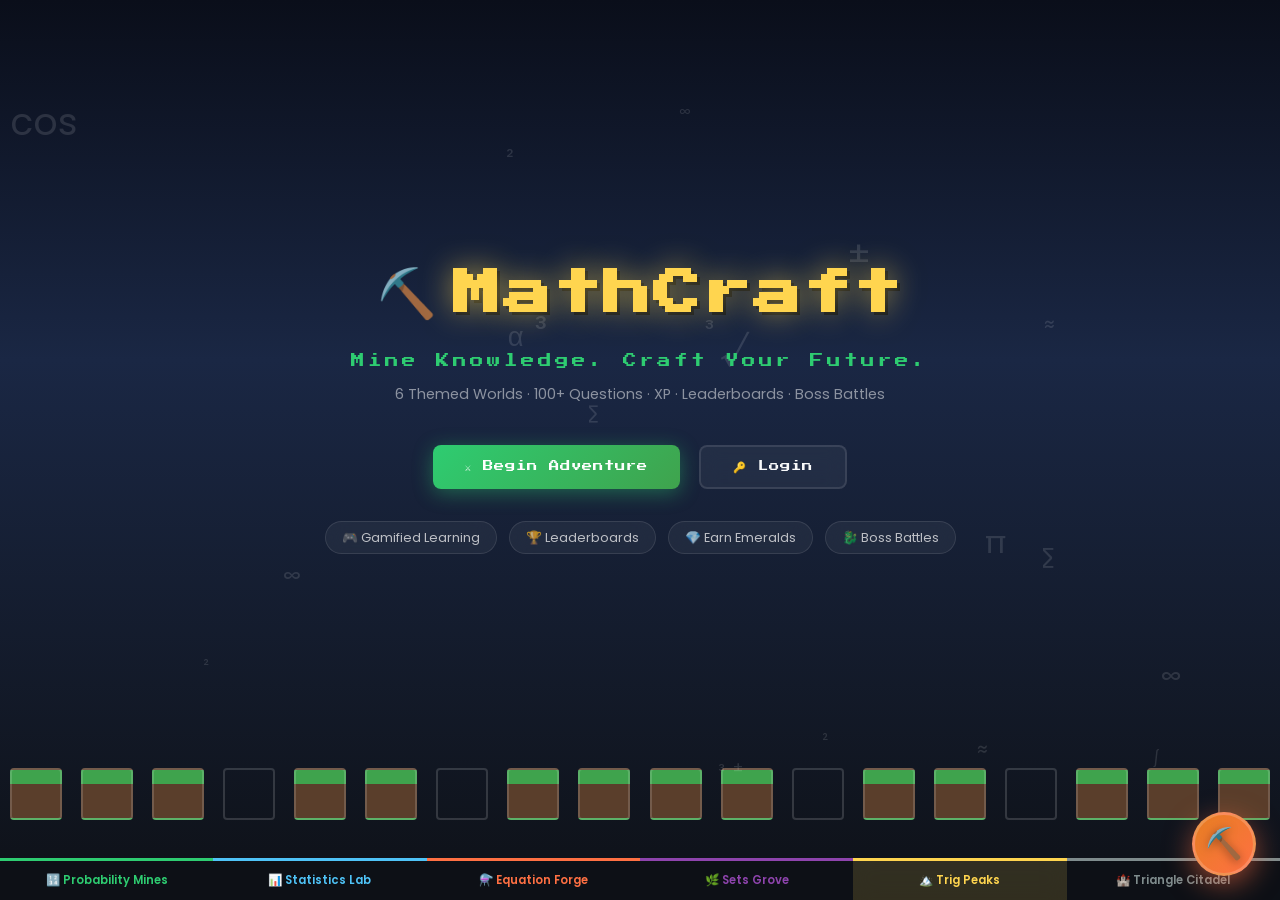
==== commit da31c817: "Merge local and remote changes" ====
--- a/index.html
+++ b/index.html
@@ -1,14 +1,18 @@
-﻿<!DOCTYPE html>
+<!DOCTYPE html>
 <html lang="en">
+
 <head>
   <meta charset="UTF-8" />
   <meta name="viewport" content="width=device-width, initial-scale=1.0" />
   <title>MathCraft — Mine Knowledge. Craft Your Future.</title>
-  <meta name="description" content="MathCraft is a gamified math learning platform. Explore themed worlds, solve quests, earn XP and become a Master Crafter of Mathematics." />
+  <meta name="description"
+    content="MathCraft is a gamified math learning platform. Explore themed worlds, solve quests, earn XP and become a Master Crafter of Mathematics." />
   <link rel="preconnect" href="https://fonts.googleapis.com" />
-  <link href="https://fonts.googleapis.com/css2?family=Press+Start+2P&family=Poppins:wght@400;600;700&display=swap" rel="stylesheet" />
+  <link href="https://fonts.googleapis.com/css2?family=Press+Start+2P&family=Poppins:wght@400;600;700&display=swap"
+    rel="stylesheet" />
   <link rel="stylesheet" href="css/style.css" />
 </head>
+
 <body class="landing-page">
   <div class="bg-scene">
     <div class="sky"></div>
@@ -48,5 +52,8 @@
     <div class="world-card-mini" style="--clr:#7F8C8D">🏰 Triangle Citadel</div>
   </section>
   <script src="js/landing.js"></script>
+  <script src="js/config.js"></script>
+  <script src="js/chatbot.js"></script>
 </body>
-</html>
+
+</html>
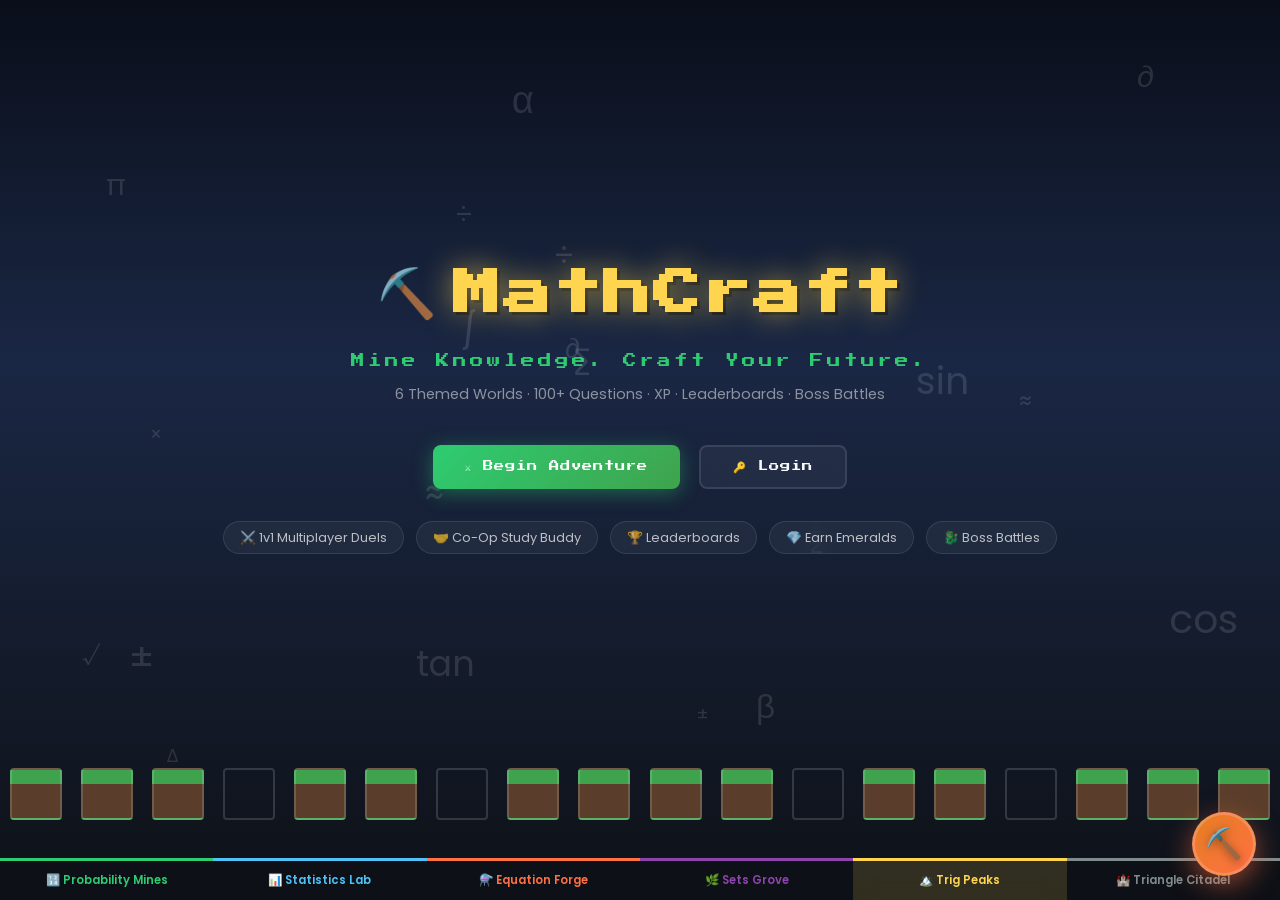
==== commit 1e8cdb1a: "changes" ====
--- a/index.html
+++ b/index.html
@@ -37,7 +37,8 @@
       <a href="pages/auth.html?mode=login" class="btn btn-secondary" id="login-btn">🔑 Login</a>
     </div>
     <div class="feature-pills">
-      <span class="pill">🎮 Gamified Learning</span>
+      <span class="pill">⚔️ 1v1 Multiplayer Duels</span>
+      <span class="pill">🤝 Co-Op Study Buddy</span>
       <span class="pill">🏆 Leaderboards</span>
       <span class="pill">💎 Earn Emeralds</span>
       <span class="pill">🐉 Boss Battles</span>
--- a/css/style.css
+++ b/css/style.css
@@ -1,4 +1,4 @@
-﻿/* ===== MATHCRAFT GLOBAL STYLES ===== */
+/* ===== MATHCRAFT GLOBAL STYLES ===== */
 @import url('https://fonts.googleapis.com/css2?family=Press+Start+2P&family=Poppins:wght@400;500;600;700&display=swap');
 
 :root {
@@ -421,98 +421,372 @@
 }
 
 /* ===== DASHBOARD ===== */
+body.dashboard-page,
+body:has(.dashboard-bg) {
+  background: #090c14;
+  overflow-x: hidden;
+}
+body.dashboard-page .page-wrap,
+body:has(.dashboard-bg) .page-wrap {
+  background: transparent !important;
+  max-width: 1260px;
+  margin: 0 auto;
+  padding: 1.5rem 1.5rem 3rem;
+  min-height: calc(100vh - 70px);
+}
+body.dashboard-page .navbar,
+body:has(.dashboard-bg) .navbar {
+  background: rgba(10, 14, 23, 0.78);
+  backdrop-filter: blur(16px);
+  -webkit-backdrop-filter: blur(16px);
+  border-bottom: 1px solid rgba(255,255,255,0.1);
+}
+
 .dashboard-grid {
   display: grid;
-  grid-template-columns: 280px 1fr;
-  gap: 1.5rem;
-  margin-top: 1.5rem;
-}
-@media(max-width:768px) { .dashboard-grid { grid-template-columns:1fr; } }
-
-.profile-sidebar {}
+  grid-template-columns: 310px 1fr;
+  gap: 1.75rem;
+  margin-top: 1rem;
+  align-items: start;
+}
+@media(max-width:920px) { .dashboard-grid { grid-template-columns:1fr; } }
+
+.profile-sidebar {
+  display: flex;
+  flex-direction: column;
+}
 .avatar-wrap {
   display:flex; flex-direction:column; align-items:center;
-  padding: 1.5rem;
-  background: var(--card-bg); border:1px solid var(--border);
-  border-radius:12px; margin-bottom:1rem;
+  padding: 1.75rem 1.5rem;
+  background: rgba(15, 22, 36, 0.68);
+  border: 1px solid rgba(255, 255, 255, 0.12);
+  backdrop-filter: blur(16px);
+  -webkit-backdrop-filter: blur(16px);
+  border-radius:16px; margin-bottom:1rem;
+  box-shadow: 0 10px 30px rgba(0,0,0,0.35);
+  position: relative;
+  overflow: hidden;
+}
+.avatar-wrap::before {
+  content: '';
+  position: absolute;
+  top: 0; left: 0; right: 0; height: 3px;
+  background: linear-gradient(90deg, var(--gold), var(--emerald));
 }
 .avatar-circle {
-  width:80px; height:80px; border-radius:50%;
+  width:84px; height:84px; border-radius:50%;
   background: linear-gradient(135deg, var(--emerald), var(--diamond));
   display:flex; align-items:center; justify-content:center;
-  font-size:2.5rem; margin-bottom:1rem;
+  font-size:2.6rem; margin-bottom:0.9rem;
   border:3px solid var(--gold);
-  box-shadow: 0 0 20px rgba(255,213,79,0.3);
-}
-.player-name { font-family:var(--pixel); font-size:0.7rem; color:var(--gold); margin-bottom:0.3rem; }
-.player-level { color:var(--emerald); font-size:0.82rem; font-weight:600; margin-bottom:1rem; }
+  box-shadow: 0 0 24px rgba(255,213,79,0.35);
+  transition: transform 0.3s ease;
+}
+.avatar-circle:hover { transform: scale(1.08) rotate(5deg); }
+.player-name { font-family:var(--pixel); font-size:0.75rem; color:var(--gold); margin-bottom:0.35rem; letter-spacing: 1px; }
+.player-level { color:var(--emerald); font-size:0.85rem; font-weight:600; margin-bottom:1rem; }
 
 .xp-bar-wrap { width:100%; margin-top:0.5rem; }
-.xp-bar-label { display:flex; justify-content:space-between; font-size:0.75rem; color:rgba(255,255,255,0.5); margin-bottom:4px; }
-.xp-bar-bg { background:rgba(255,255,255,0.1); border-radius:999px; height:8px; overflow:hidden; }
+.xp-bar-label { display:flex; justify-content:space-between; font-size:0.75rem; color:rgba(255,255,255,0.6); margin-bottom:6px; font-weight: 500; }
+.xp-bar-bg { background:rgba(255,255,255,0.1); border-radius:999px; height:10px; overflow:hidden; padding: 1px; }
 .xp-bar-fill {
   height:100%; border-radius:999px;
   background: linear-gradient(90deg, var(--diamond), var(--emerald));
   transition: width 0.8s ease;
-  box-shadow: 0 0 8px rgba(79,195,247,0.5);
+  box-shadow: 0 0 10px rgba(79,195,247,0.6);
 }
 
 .stats-row { display:grid; grid-template-columns:1fr 1fr; gap:0.75rem; margin-bottom:1rem; }
 .mini-stat {
-  background:var(--card-bg); border:1px solid var(--border);
-  border-radius:10px; padding:0.8rem;
+  background: rgba(15, 22, 36, 0.65);
+  border: 1px solid rgba(255, 255, 255, 0.1);
+  backdrop-filter: blur(14px);
+  -webkit-backdrop-filter: blur(14px);
+  border-radius:12px; padding:0.9rem 0.6rem;
   text-align:center;
-}
-.mini-stat .val { font-family:var(--pixel); font-size:0.9rem; color:var(--gold); }
-.mini-stat .lbl { font-size:0.7rem; color:rgba(255,255,255,0.5); margin-top:4px; }
+  transition: transform 0.2s, border-color 0.2s;
+}
+.mini-stat:hover { transform: translateY(-2px); border-color: rgba(255,255,255,0.25); }
+.mini-stat .val { font-family:var(--pixel); font-size:0.95rem; color:var(--gold); }
+.mini-stat .lbl { font-size:0.72rem; color:rgba(255,255,255,0.6); margin-top:5px; }
 
 .streak-card {
-  background: linear-gradient(135deg, rgba(255,112,67,0.2), rgba(255,112,67,0.05));
-  border: 1px solid rgba(255,112,67,0.3);
-  border-radius:10px; padding:1rem;
-  display:flex; align-items:center; gap:0.75rem;
-}
-.streak-num { font-family:var(--pixel); font-size:1.5rem; color:var(--lava); }
-.streak-info .lbl { font-size:0.7rem; color:rgba(255,255,255,0.5); }
-.streak-info .val { font-weight:700; color:var(--lava); }
-
-/* Worlds grid */
+  background: linear-gradient(135deg, rgba(255,112,67,0.22), rgba(255,112,67,0.08));
+  border: 1px solid rgba(255,112,67,0.4);
+  backdrop-filter: blur(14px);
+  -webkit-backdrop-filter: blur(14px);
+  border-radius:12px; padding:1rem 1.1rem;
+  display:flex; align-items:center; gap:0.85rem;
+  box-shadow: 0 6px 20px rgba(255,112,67,0.15);
+}
+.streak-num { font-family:var(--pixel); font-size:1.6rem; color:var(--lava); text-shadow: 0 0 12px rgba(255,112,67,0.5); }
+.streak-info .lbl { font-size:0.72rem; color:rgba(255,255,255,0.6); }
+.streak-info .val { font-weight:700; color:var(--lava); font-size: 0.9rem; }
+
+/* ===== DASHBOARD BACKGROUND ===== */
+.dashboard-bg {
+  position: fixed; inset: 0; z-index: 0;
+  background: url('../image.png') center center / cover no-repeat;
+  pointer-events: none;
+}
+.dashboard-bg::after {
+  content: '';
+  position: absolute; inset: 0;
+  background: radial-gradient(circle at 50% 20%, rgba(18, 25, 42, 0.42) 0%, rgba(9, 13, 22, 0.74) 55%, rgba(6, 8, 14, 0.88) 100%);
+  backdrop-filter: blur(2px);
+  -webkit-backdrop-filter: blur(2px);
+}
+
+/* Dashboard Hero Banner */
+.dash-hero-banner {
+  background: rgba(15, 22, 36, 0.68);
+  border: 1px solid rgba(255, 255, 255, 0.12);
+  backdrop-filter: blur(16px);
+  -webkit-backdrop-filter: blur(16px);
+  border-radius: 16px;
+  padding: 1.25rem 1.5rem;
+  margin-bottom: 1.5rem;
+  display: flex;
+  align-items: center;
+  justify-content: space-between;
+  gap: 1rem;
+  flex-wrap: wrap;
+  box-shadow: 0 8px 32px rgba(0, 0, 0, 0.35);
+  position: relative;
+  overflow: hidden;
+}
+.dash-hero-banner::before {
+  content: '';
+  position: absolute;
+  top: 0; left: 0; bottom: 0; width: 4px;
+  background: linear-gradient(180deg, var(--emerald), var(--diamond));
+}
+.dash-hero-greeting {
+  font-family: var(--pixel);
+  font-size: 0.85rem;
+  color: var(--white);
+  letter-spacing: 0.5px;
+  margin-bottom: 0.35rem;
+}
+.dash-hero-greeting .highlight-gold {
+  color: var(--gold);
+  text-shadow: 0 0 10px rgba(255,213,79,0.4);
+}
+.dash-hero-sub {
+  font-size: 0.82rem;
+  color: rgba(255, 255, 255, 0.65);
+}
+.dash-hero-badge {
+  display: flex;
+  align-items: center;
+  gap: 0.75rem;
+  background: rgba(255, 255, 255, 0.06);
+  border: 1px solid rgba(255, 255, 255, 0.1);
+  padding: 0.6rem 1rem;
+  border-radius: 12px;
+}
+.hero-badge-icon { font-size: 1.5rem; }
+.hero-badge-title { font-size: 0.78rem; font-weight: 700; color: var(--emerald); }
+.hero-badge-sub { font-size: 0.72rem; color: rgba(255, 255, 255, 0.5); }
+
+/* ===== TOPIC CAROUSEL ===== */
+.carousel-section {
+  position: relative;
+  background: rgba(15, 22, 36, 0.68);
+  border: 1px solid rgba(255, 255, 255, 0.12);
+  backdrop-filter: blur(16px);
+  -webkit-backdrop-filter: blur(16px);
+  border-radius: 18px;
+  padding: 1.5rem;
+  box-shadow: 0 10px 32px rgba(0,0,0,0.35);
+  margin-bottom: 1.5rem;
+}
+.section-header-row {
+  display: flex;
+  align-items: center;
+  justify-content: space-between;
+  margin-bottom: 1.25rem;
+  gap: 1rem;
+  flex-wrap: wrap;
+}
+.section-title {
+  font-family: var(--pixel);
+  font-size: 0.82rem;
+  color: var(--white);
+  letter-spacing: 0.5px;
+}
+.section-subtitle {
+  font-size: 0.8rem;
+  color: rgba(255, 255, 255, 0.55);
+  margin-top: 0.3rem;
+}
+.carousel-nav-controls {
+  display: flex;
+  align-items: center;
+  gap: 0.75rem;
+}
+.carousel-page-indicator {
+  font-family: var(--pixel);
+  font-size: 0.62rem;
+  color: rgba(255, 255, 255, 0.6);
+  background: rgba(255, 255, 255, 0.07);
+  padding: 0.35rem 0.75rem;
+  border-radius: 999px;
+  border: 1px solid rgba(255, 255, 255, 0.08);
+}
+.carousel-btn-group {
+  display: flex;
+  gap: 0.4rem;
+}
+.carousel-container {
+  position: relative;
+  overflow: hidden;
+  border-radius: 14px;
+  padding: 0.25rem 0;
+  width: 100%;
+}
+.carousel-track {
+  display: flex;
+  gap: 1rem;
+  transition: transform 0.5s cubic-bezier(0.2, 0.8, 0.2, 1);
+  will-change: transform;
+  width: 100%;
+}
+.carousel-track .world-card {
+  /* Exactly 3 cards fit with 2 gaps of 1rem on desktop */
+  flex: 0 0 calc((100% - 2rem) / 3);
+  max-width: calc((100% - 2rem) / 3);
+  min-width: 0;
+  box-sizing: border-box;
+}
+@media(max-width:1024px) {
+  .carousel-track .world-card {
+    /* Exactly 2 cards fit with 1 gap of 1rem on tablet */
+    flex: 0 0 calc((100% - 1rem) / 2);
+    max-width: calc((100% - 1rem) / 2);
+  }
+}
+@media(max-width:620px) {
+  .carousel-track .world-card {
+    /* Exactly 1 card fits on mobile */
+    flex: 0 0 100%;
+    max-width: 100%;
+  }
+}
+
+/* Carousel arrows */
+.carousel-arrow {
+  width: 36px; height: 36px; border-radius: 10px;
+  background: rgba(255,255,255,0.08);
+  border: 1px solid rgba(255,255,255,0.15);
+  color: #fff;
+  display: flex; align-items: center; justify-content: center;
+  cursor: pointer;
+  transition: all 0.2s ease;
+}
+.carousel-arrow:hover:not(:disabled) {
+  background: rgba(46,204,113,0.25);
+  border-color: var(--emerald);
+  color: var(--emerald);
+  box-shadow: 0 0 14px rgba(46,204,113,0.4);
+  transform: scale(1.05);
+}
+.carousel-arrow:active:not(:disabled) { transform: scale(0.95); }
+.carousel-arrow:disabled {
+  opacity: 0.3; cursor: not-allowed;
+  background: rgba(255,255,255,0.03);
+}
+
+/* Carousel dots */
+.carousel-dots {
+  display: flex; justify-content: center; align-items: center; gap: 8px;
+  margin-top: 1.25rem;
+}
+.carousel-dot {
+  width: 10px; height: 10px; border-radius: 999px;
+  background: rgba(255,255,255,0.18);
+  border: 1px solid rgba(255,255,255,0.12);
+  cursor: pointer;
+  transition: all 0.3s cubic-bezier(0.2, 0.8, 0.2, 1);
+  padding: 0;
+}
+.carousel-dot:hover {
+  background: rgba(255,255,255,0.4);
+  transform: scale(1.2);
+}
+.carousel-dot.active {
+  width: 28px;
+  background: var(--emerald);
+  border-color: var(--emerald);
+  box-shadow: 0 0 10px rgba(46,204,113,0.6);
+}
+
+/* Worlds grid — fallback & World Card */
 .worlds-grid {
   display: grid;
   grid-template-columns: repeat(auto-fill, minmax(200px, 1fr));
   gap: 1rem;
 }
 .world-card {
-  background: var(--card-bg);
-  border: 1px solid var(--border);
-  border-radius:12px; padding:1.5rem;
-  cursor:pointer; text-align:center;
-  transition: transform 0.2s, border-color 0.2s, box-shadow 0.2s;
-  position:relative; overflow:hidden;
+  background: rgba(20, 29, 48, 0.72);
+  border: 1px solid rgba(255,255,255,0.12);
+  border-radius: 14px;
+  padding: 1.4rem 1.1rem;
+  cursor: pointer;
+  text-align: center;
+  position: relative;
+  overflow: hidden;
+  display: flex;
+  flex-direction: column;
+  align-items: center;
+  justify-content: space-between;
+  transition: transform 0.25s cubic-bezier(0.2,0.8,0.2,1), border-color 0.25s, box-shadow 0.25s;
+  box-shadow: 0 8px 24px rgba(0,0,0,0.3);
 }
 .world-card::before {
   content:'';
-  position:absolute; top:0; left:0; right:0; height:3px;
+  position:absolute; top:0; left:0; right:0; height:3.5px;
   background: var(--wclr, var(--emerald));
+  box-shadow: 0 0 10px var(--wclr, var(--emerald));
 }
 .world-card:hover {
-  transform: translateY(-4px);
+  transform: translateY(-5px);
   border-color: var(--wclr, var(--emerald));
-  box-shadow: 0 8px 30px rgba(0,0,0,0.3);
+  box-shadow: 0 14px 32px rgba(0,0,0,0.45), 0 0 20px rgba(255,255,255,0.1);
 }
 .world-card.locked { opacity:0.45; cursor:not-allowed; }
 .world-card.locked:hover { transform:none; border-color:var(--border); box-shadow:none; }
-.world-icon { font-size:2.5rem; margin-bottom:0.75rem; display:block; }
-.world-name { font-family:var(--pixel); font-size:0.55rem; color:var(--white); margin-bottom:0.4rem; line-height:1.6; }
-.world-tag  { font-size:0.72rem; color:rgba(255,255,255,0.5); margin-bottom:0.8rem; }
-.world-progress { background:rgba(255,255,255,0.1); border-radius:999px; height:5px; overflow:hidden; }
-.world-progress-fill { height:100%; border-radius:999px; background: var(--wclr, var(--emerald)); transition: width 1s; }
+.world-icon { font-size:2.6rem; margin-bottom:0.6rem; display:block; filter: drop-shadow(0 4px 8px rgba(0,0,0,0.4)); transition: transform 0.25s; }
+.world-card:hover .world-icon { transform: scale(1.12); }
+.world-name { font-family:var(--pixel); font-size:0.6rem; color:var(--white); margin-bottom:0.4rem; line-height:1.5; letter-spacing: 0.3px; }
+.world-tag  { font-size:0.72rem; color:rgba(255,255,255,0.6); margin-bottom:0.75rem; background: rgba(255,255,255,0.06); padding: 0.25rem 0.6rem; border-radius: 999px; }
+.world-progress-wrap { width: 100%; margin-bottom: 0.85rem; }
+.world-progress { background:rgba(255,255,255,0.1); border-radius:999px; height:6px; overflow:hidden; }
+.world-progress-fill { height:100%; border-radius:999px; background: var(--wclr, var(--emerald)); transition: width 1s; box-shadow: 0 0 8px var(--wclr, var(--emerald)); }
+.world-card-cta {
+  font-family: var(--pixel);
+  font-size: 0.52rem;
+  color: var(--white);
+  background: rgba(255, 255, 255, 0.08);
+  border: 1px solid rgba(255, 255, 255, 0.15);
+  border-radius: 8px;
+  padding: 0.5rem 0.8rem;
+  width: 100%;
+  transition: all 0.2s ease;
+}
+.world-card:hover .world-card-cta {
+  background: var(--wclr, var(--emerald));
+  color: #0E1117;
+  font-weight: 700;
+  border-color: var(--wclr, var(--emerald));
+  box-shadow: 0 0 14px var(--wclr, var(--emerald));
+}
 .lock-badge { position:absolute; top:10px; right:10px; font-size:0.9rem; }
 
-/* Leaderboard preview */
+/* Leaderboard preview & Mission */
 .lb-row {
   display:flex; align-items:center; gap:0.75rem;
-  padding:0.6rem 0; border-bottom:1px solid var(--border);
+  padding:0.65rem 0; border-bottom:1px solid rgba(255,255,255,0.08);
 }
 .lb-row:last-child { border-bottom:none; }
 .lb-rank { font-family:var(--pixel); font-size:0.65rem; width:28px; color:rgba(255,255,255,0.4); }
@@ -527,11 +801,13 @@
 .mission-card {
   background: linear-gradient(135deg,rgba(46,204,113,0.15),rgba(79,195,247,0.05));
   border:1px solid rgba(46,204,113,0.3);
-  border-radius:10px; padding:1rem;
+  backdrop-filter: blur(14px);
+  -webkit-backdrop-filter: blur(14px);
+  border-radius:12px; padding:1rem;
   margin-bottom:0.75rem;
 }
 .mission-title { font-weight:700; font-size:0.9rem; margin-bottom:0.3rem; }
-.mission-prog  { font-size:0.78rem; color:rgba(255,255,255,0.5); }
+.mission-prog  { font-size:0.78rem; color:rgba(255,255,255,0.6); }
 
 /* ===== QUIZ PAGE ===== */
 .quiz-wrap {
@@ -1233,3 +1509,307 @@
   font-family: var(--pixel); font-size: 0.55rem;
   color: var(--diamond); margin-left: auto;
 }
+
+/* ===========================
+   MULTIPLAYER ARENA STYLES
+   =========================== */
+.mp-lobby-wrap {
+  max-width: 1100px;
+  margin: 0 auto;
+  padding: 1rem 0;
+}
+.mp-hero-header {
+  text-align: center;
+  margin-bottom: 2rem;
+}
+.mp-title {
+  font-family: var(--pixel);
+  font-size: clamp(1.1rem, 3.5vw, 1.8rem);
+  color: var(--gold);
+  text-shadow: 0 0 20px rgba(255, 213, 79, 0.4);
+  margin-bottom: 0.75rem;
+}
+.mp-subtitle {
+  color: rgba(255, 255, 255, 0.7);
+  font-size: 0.92rem;
+  max-width: 650px;
+  margin: 0 auto;
+}
+
+.mp-modes-grid {
+  display: grid;
+  grid-template-columns: repeat(auto-fit, minmax(300px, 1fr));
+  gap: 1.5rem;
+  margin-bottom: 2.5rem;
+}
+
+.mp-mode-card {
+  background: rgba(15, 22, 36, 0.75);
+  border: 1px solid rgba(255, 255, 255, 0.12);
+  backdrop-filter: blur(16px);
+  -webkit-backdrop-filter: blur(16px);
+  border-radius: 18px;
+  padding: 1.75rem 1.5rem;
+  cursor: pointer;
+  display: flex;
+  flex-direction: column;
+  align-items: center;
+  text-align: center;
+  position: relative;
+  overflow: hidden;
+  transition: transform 0.25s cubic-bezier(0.2, 0.8, 0.2, 1), border-color 0.25s, box-shadow 0.25s;
+  box-shadow: 0 10px 30px rgba(0, 0, 0, 0.35);
+}
+.mp-mode-card:hover {
+  transform: translateY(-6px) scale(1.02);
+  box-shadow: 0 16px 36px rgba(0, 0, 0, 0.5);
+}
+.duel-card:hover { border-color: var(--lava); box-shadow: 0 16px 36px rgba(255, 112, 67, 0.3); }
+.coop-card:hover { border-color: var(--emerald); box-shadow: 0 16px 36px rgba(46, 204, 113, 0.3); }
+.local-card:hover { border-color: var(--gold); box-shadow: 0 16px 36px rgba(255, 213, 79, 0.3); }
+
+.mode-badge {
+  position: absolute;
+  top: 14px; right: 14px;
+  font-family: var(--pixel);
+  font-size: 0.55rem;
+  padding: 0.3rem 0.6rem;
+  border-radius: 999px;
+  letter-spacing: 0.5px;
+}
+.pvp-badge { background: rgba(255, 112, 67, 0.2); color: var(--lava); border: 1px solid rgba(255, 112, 67, 0.4); }
+.coop-badge { background: rgba(46, 204, 113, 0.2); color: var(--emerald); border: 1px solid rgba(46, 204, 113, 0.4); }
+.local-badge { background: rgba(255, 213, 79, 0.2); color: var(--gold); border: 1px solid rgba(255, 213, 79, 0.4); }
+
+.mode-icon {
+  font-size: 3.2rem;
+  margin-top: 1rem;
+  margin-bottom: 1rem;
+  filter: drop-shadow(0 4px 10px rgba(0, 0, 0, 0.4));
+  transition: transform 0.25s;
+}
+.mp-mode-card:hover .mode-icon { transform: scale(1.15) rotate(3deg); }
+.mode-title { font-family: var(--pixel); font-size: 0.75rem; color: var(--white); margin-bottom: 0.6rem; }
+.mode-desc { font-size: 0.82rem; color: rgba(255, 255, 255, 0.65); line-height: 1.6; margin-bottom: 1.25rem; flex: 1; }
+.mode-tags { display: flex; gap: 0.5rem; flex-wrap: wrap; justify-content: center; margin-bottom: 1.25rem; }
+.m-tag {
+  font-size: 0.7rem; color: rgba(255, 255, 255, 0.75);
+  background: rgba(255, 255, 255, 0.07);
+  padding: 0.25rem 0.6rem; border-radius: 999px;
+}
+.mode-btn { width: 100%; justify-content: center; border-radius: 10px; }
+
+/* Room Setup Panel */
+.mp-room-panel {
+  background: rgba(15, 22, 36, 0.85);
+  border: 1px solid rgba(255, 255, 255, 0.15);
+  backdrop-filter: blur(20px);
+  -webkit-backdrop-filter: blur(20px);
+  border-radius: 20px;
+  padding: 2rem;
+  margin-top: 1.5rem;
+  box-shadow: 0 16px 40px rgba(0, 0, 0, 0.45);
+  animation: fadeUp 0.3s ease;
+}
+.room-panel-header {
+  display: flex; align-items: center; justify-content: space-between;
+  margin-bottom: 1.5rem;
+}
+.btn-close-room {
+  background: rgba(255, 255, 255, 0.1);
+  border: none; color: #fff;
+  width: 32px; height: 32px; border-radius: 50%;
+  cursor: pointer; font-size: 1rem;
+}
+.room-label {
+  display: block; font-family: var(--pixel); font-size: 0.65rem; color: var(--gold);
+  margin-bottom: 0.6rem;
+}
+.topic-chips { display: flex; gap: 0.5rem; flex-wrap: wrap; margin-bottom: 1.5rem; }
+.topic-chip {
+  background: rgba(255, 255, 255, 0.08); border: 1px solid rgba(255, 255, 255, 0.12);
+  color: #fff; padding: 0.5rem 0.9rem; border-radius: 999px; font-size: 0.8rem;
+  cursor: pointer; transition: all 0.2s; font-family: var(--body);
+}
+.topic-chip:hover { border-color: var(--diamond); background: rgba(79, 195, 247, 0.15); }
+.topic-chip.active {
+  background: var(--emerald); color: #0E1117; font-weight: 700; border-color: var(--emerald);
+  box-shadow: 0 0 12px rgba(46, 204, 113, 0.5);
+}
+
+.room-actions-split {
+  display: grid; grid-template-columns: 1fr 1fr; gap: 1.5rem;
+}
+@media(max-width: 768px) { .room-actions-split { grid-template-columns: 1fr; } }
+
+.room-box {
+  background: rgba(255, 255, 255, 0.04); border: 1px solid rgba(255, 255, 255, 0.1);
+  border-radius: 14px; padding: 1.5rem;
+}
+.room-box h3 { font-family: var(--pixel); font-size: 0.72rem; color: var(--white); margin-bottom: 0.5rem; }
+.btn-block { width: 100%; justify-content: center; }
+
+.code-result {
+  margin-top: 1rem; padding: 1rem;
+  background: rgba(0, 0, 0, 0.4); border: 1px dashed var(--gold);
+  border-radius: 12px; text-align: center;
+}
+.code-lbl { font-size: 0.7rem; color: rgba(255, 255, 255, 0.5); display: block; margin-bottom: 4px; }
+.code-val-wrap { display: flex; align-items: center; justify-content: center; gap: 0.75rem; margin-bottom: 0.75rem; }
+.code-val { font-family: var(--pixel); font-size: 1.4rem; color: var(--gold); letter-spacing: 2px; }
+.waiting-pulse { display: flex; align-items: center; justify-content: center; gap: 0.5rem; font-size: 0.8rem; color: rgba(255, 255, 255, 0.6); }
+.spinner-ring {
+  width: 14px; height: 14px; border: 2px solid rgba(255, 255, 255, 0.2);
+  border-top-color: var(--emerald); border-radius: 50%; animation: spin 0.8s linear infinite;
+}
+@keyframes spin { to { transform: rotate(360deg); } }
+
+.join-input-wrap { display: flex; gap: 0.5rem; }
+.room-input {
+  flex: 1; padding: 0.75rem 1rem; background: rgba(0, 0, 0, 0.3); border: 1px solid var(--border);
+  border-radius: 8px; color: #fff; font-family: var(--pixel); font-size: 0.9rem; text-transform: uppercase;
+}
+
+/* ===========================
+   MULTIPLAYER ARENA IN-GAME
+   =========================== */
+.mp-arena-wrap {
+  max-width: 860px; margin: 0 auto;
+}
+.mp-topbar {
+  display: grid; grid-template-columns: 1fr auto 1fr; gap: 1rem; align-items: center;
+  background: rgba(15, 22, 36, 0.78); border: 1px solid rgba(255, 255, 255, 0.12);
+  backdrop-filter: blur(16px); -webkit-backdrop-filter: blur(16px);
+  border-radius: 18px; padding: 1rem 1.25rem; margin-bottom: 1.25rem;
+  box-shadow: 0 8px 30px rgba(0,0,0,0.35);
+}
+.player-hud { display: flex; align-items: center; gap: 0.75rem; }
+.hud-p2 { justify-content: flex-end; }
+.hud-avatar-box { position: relative; }
+.hud-avatar {
+  width: 48px; height: 48px; border-radius: 50%;
+  background: linear-gradient(135deg, var(--emerald), var(--diamond));
+  display: flex; align-items: center; justify-content: center; font-size: 1.6rem;
+  border: 2px solid var(--gold);
+}
+.hud-p2 .hud-avatar { background: linear-gradient(135deg, var(--lava), var(--purple)); }
+.hud-role-badge {
+  position: absolute; bottom: -4px; right: -4px;
+  background: var(--emerald); color: #0E1117; font-family: var(--pixel);
+  font-size: 0.45rem; padding: 2px 4px; border-radius: 4px; font-weight: 700;
+}
+.p2-badge { background: var(--lava); color: #fff; }
+.hud-name { font-family: var(--pixel); font-size: 0.65rem; color: var(--gold); margin-bottom: 4px; }
+.hud-hp-bar {
+  width: 140px; height: 8px; background: rgba(255, 255, 255, 0.1); border-radius: 999px;
+  overflow: hidden; margin-bottom: 4px;
+}
+@media(max-width: 600px) { .hud-hp-bar { width: 90px; } }
+.hud-hp-fill {
+  height: 100%; border-radius: 999px;
+  background: linear-gradient(90deg, var(--emerald), var(--diamond));
+  transition: width 0.4s ease;
+}
+.hud-hp-p2 { background: linear-gradient(90deg, var(--lava), #e74c3c); }
+.hud-meta { font-size: 0.72rem; color: rgba(255, 255, 255, 0.6); }
+
+.center-vs-box { text-align: center; }
+.vs-badge {
+  font-family: var(--pixel); font-size: 0.85rem; color: var(--gold);
+  text-shadow: 0 0 10px rgba(255, 213, 79, 0.5); margin-bottom: 4px;
+}
+.arena-timer-ring {
+  width: 44px; height: 44px; border-radius: 50%;
+  border: 2.5px solid var(--diamond); display: flex; align-items: center; justify-content: center;
+  font-family: var(--pixel); font-size: 0.75rem; margin: 0 auto; color: #fff;
+}
+.arena-timer-ring.danger { border-color: var(--lava); color: var(--lava); animation: firePulse 0.5s infinite; }
+.q-progress-tag { font-size: 0.68rem; color: rgba(255, 255, 255, 0.5); margin-top: 4px; }
+
+/* Co-op Synergy Banner */
+.coop-synergy-banner {
+  background: linear-gradient(135deg, rgba(46, 204, 113, 0.15), rgba(79, 195, 247, 0.1));
+  border: 1px solid rgba(46, 204, 113, 0.3); border-radius: 12px;
+  padding: 0.75rem 1rem; margin-bottom: 1rem;
+  display: flex; flex-direction: column; align-items: center; gap: 4px;
+}
+.synergy-label { font-family: var(--pixel); font-size: 0.6rem; color: var(--emerald); }
+.synergy-bar-bg { width: 80%; height: 6px; background: rgba(255, 255, 255, 0.1); border-radius: 999px; overflow: hidden; }
+.synergy-bar-fill { height: 100%; background: linear-gradient(90deg, var(--emerald), var(--gold)); transition: width 0.3s; }
+.synergy-status { font-size: 0.72rem; color: rgba(255, 255, 255, 0.6); }
+
+.mp-question-card {
+  background: rgba(15, 22, 36, 0.75); border: 1px solid rgba(255, 255, 255, 0.12);
+  backdrop-filter: blur(16px); -webkit-backdrop-filter: blur(16px);
+  border-radius: 18px; padding: 1.75rem; margin-bottom: 1.25rem;
+}
+.mp-live-status { font-size: 0.75rem; color: var(--diamond); margin-left: auto; }
+
+.mp-options-grid {
+  display: grid; grid-template-columns: 1fr 1fr; gap: 1rem; margin-bottom: 1.5rem;
+}
+@media(max-width: 600px) { .mp-options-grid { grid-template-columns: 1fr; } }
+.mp-opt-btn {
+  background: rgba(18, 26, 44, 0.7); border: 1px solid rgba(255, 255, 255, 0.12);
+  padding: 1.1rem 1rem; border-radius: 12px; font-size: 0.88rem;
+  text-align: left; display: flex; align-items: center; gap: 0.75rem;
+  cursor: pointer; transition: all 0.2s; color: #fff;
+}
+.mp-opt-btn:hover:not(:disabled) {
+  border-color: var(--diamond); background: rgba(79, 195, 247, 0.15);
+  transform: translateY(-2px);
+}
+
+.mp-footer-bar {
+  display: flex; align-items: center; justify-content: space-between;
+  gap: 1rem; flex-wrap: wrap;
+  background: rgba(15, 22, 36, 0.65); border: 1px solid rgba(255, 255, 255, 0.1);
+  backdrop-filter: blur(14px); -webkit-backdrop-filter: blur(14px);
+  border-radius: 14px; padding: 0.75rem 1rem;
+}
+.reaction-emojis { display: flex; gap: 6px; }
+.emoji-btn {
+  background: rgba(255, 255, 255, 0.08); border: 1px solid rgba(255, 255, 255, 0.1);
+  border-radius: 8px; font-size: 1.1rem; padding: 0.35rem 0.6rem; cursor: pointer;
+  transition: transform 0.15s, background 0.15s;
+}
+.emoji-btn:hover { transform: scale(1.2); background: rgba(255, 255, 255, 0.2); }
+.combat-ticker { font-size: 0.78rem; color: rgba(255, 255, 255, 0.7); }
+.log-pulse { animation: fadeUp 0.3s ease; }
+
+.floating-emoji {
+  position: fixed; font-size: 2.5rem; pointer-events: none; z-index: 9999;
+  animation: floatUpFade 1.6s cubic-bezier(0.2, 0.8, 0.2, 1) forwards;
+}
+@keyframes floatUpFade {
+  0% { transform: translateY(0) scale(0.5); opacity: 0; }
+  20% { transform: translateY(-20px) scale(1.2); opacity: 1; }
+  100% { transform: translateY(-120px) scale(1); opacity: 0; }
+}
+
+/* ===========================
+   POST MATCH CEREMONY
+   =========================== */
+.mp-results-card {
+  max-width: 720px; margin: 2rem auto;
+  background: rgba(15, 22, 36, 0.85); border: 1px solid rgba(255, 255, 255, 0.15);
+  backdrop-filter: blur(20px); -webkit-backdrop-filter: blur(20px);
+  border-radius: 24px; padding: 2.5rem 2rem; text-align: center;
+  box-shadow: 0 20px 50px rgba(0, 0, 0, 0.5);
+}
+.h2h-stats-grid {
+  display: grid; grid-template-columns: 1fr auto 1fr; gap: 1.5rem; align-items: center;
+  background: rgba(0, 0, 0, 0.3); border: 1px solid rgba(255, 255, 255, 0.08);
+  border-radius: 18px; padding: 1.5rem; margin-top: 1.5rem;
+}
+.h2h-player-col { display: flex; flex-direction: column; align-items: center; gap: 4px; }
+.h2h-avatar {
+  font-size: 2.8rem; width: 68px; height: 68px; border-radius: 50%;
+  background: linear-gradient(135deg, var(--emerald), var(--diamond));
+  display: flex; align-items: center; justify-content: center;
+  border: 2px solid var(--gold); margin-bottom: 6px;
+}
+.h2h-name { font-family: var(--pixel); font-size: 0.65rem; color: var(--white); }
+.h2h-score { font-family: var(--pixel); font-size: 1.2rem; margin: 4px 0; }
+.h2h-detail { font-size: 0.75rem; color: rgba(255, 255, 255, 0.6); }
+
